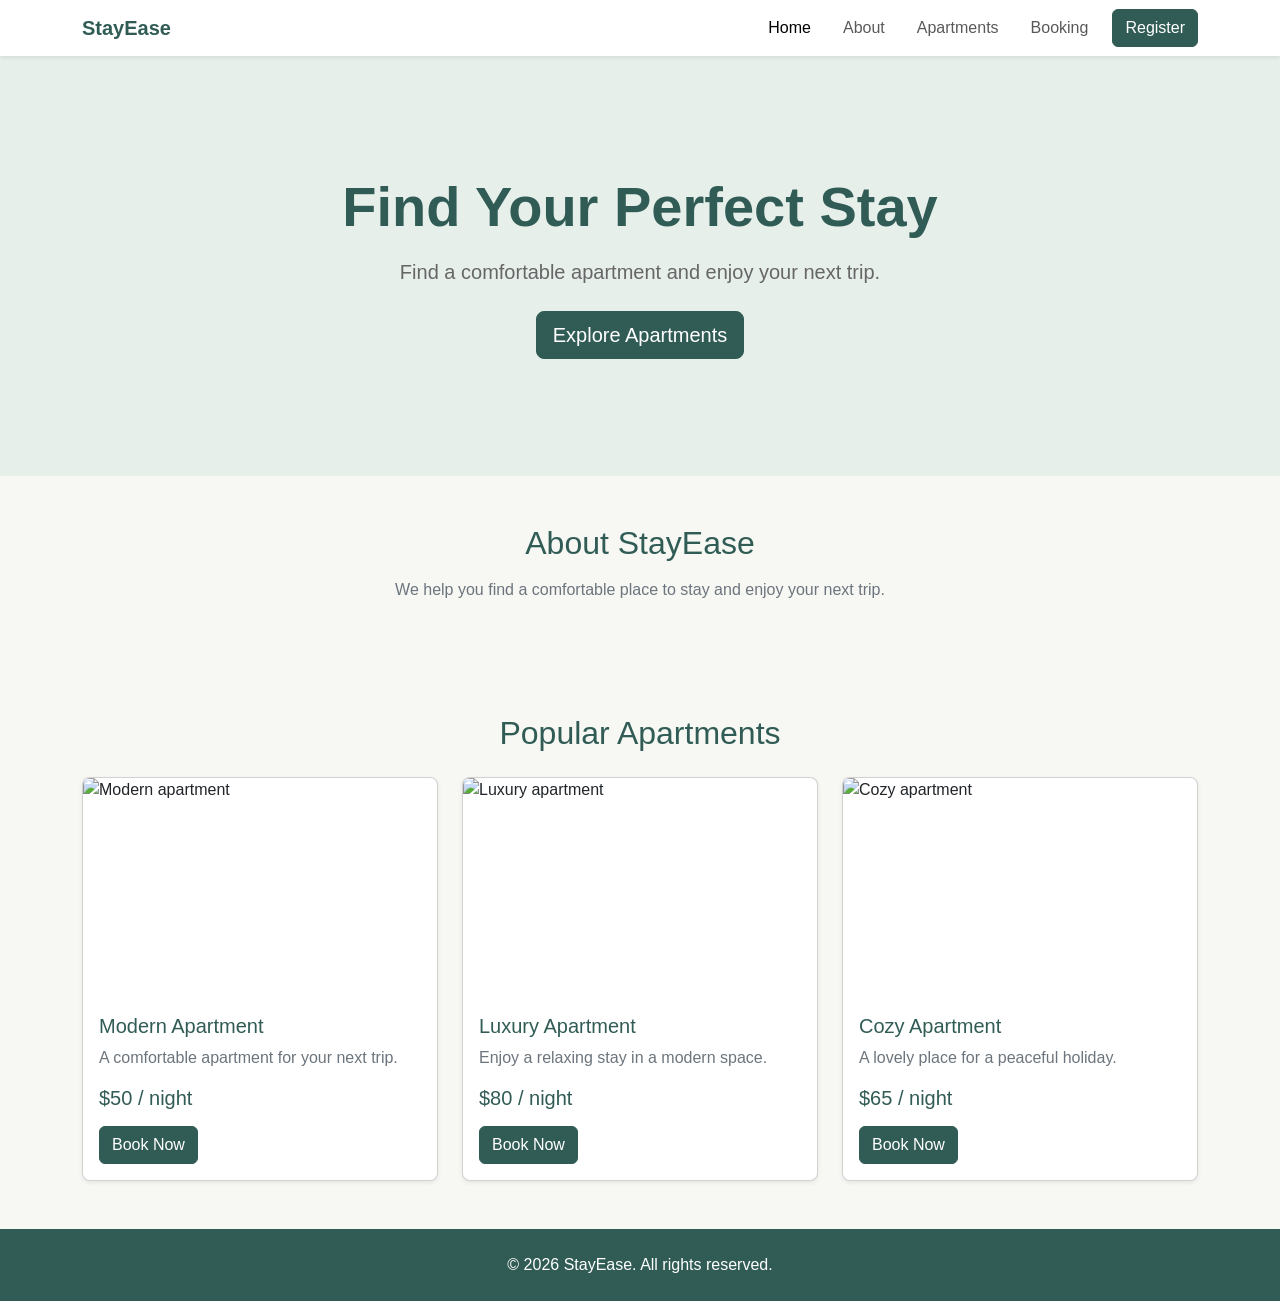
==== stayease/index.html @ f7f748c6 "Register and booking" ====
<!DOCTYPE html>
<html lang="en">

<head>
    <meta charset="UTF-8">
    <meta name="viewport" content="width=device-width, initial-scale=1.0">

    <title>StayEase - Home</title>

    <!-- Bootstrap -->
    <link href="https://cdn.jsdelivr.net/npm/bootstrap@5.3.8/dist/css/bootstrap.min.css" rel="stylesheet">

    <!-- My CSS -->
    <link rel="stylesheet" href="./style.css">
</head>

<body>

    <!-- Navbar -->
    <nav class="navbar navbar-expand-lg bg-white shadow-sm">
        <div class="container">

            <a class="navbar-brand fw-bold brand-color" href="index.html">
                StayEase
            </a>

            <button class="navbar-toggler" type="button"
                    data-bs-toggle="collapse"
                    data-bs-target="#navbarMenu"
                    aria-controls="navbarMenu"
                    aria-expanded="false"
                    aria-label="Toggle navigation">
                <span class="navbar-toggler-icon"></span>
            </button>

            <div class="collapse navbar-collapse" id="navbarMenu">
                <ul class="navbar-nav ms-auto align-items-lg-center gap-lg-3">

                    <li class="nav-item">
                        <a class="nav-link active" href="index.html">Home</a>
                    </li>

                    <li class="nav-item">
                        <a class="nav-link" href="#about">About</a>
                    </li>

                    <li class="nav-item">
                        <a class="nav-link" href="#apartments">Apartments</a>
                    </li>

                    <li class="nav-item">
                        <a class="nav-link" href="booking.html">Booking</a>
                    </li>

                    <li class="nav-item">
                        <a class="btn main-btn" href="register.html">Register</a>
                    </li>

                </ul>
            </div>

        </div>
    </nav>

    <!-- Home -->
    <section class="home text-center d-flex align-items-center">
        <div class="container">

            <h1 class="display-4 fw-bold mb-3">
                Find Your Perfect Stay
            </h1>

            <p class="lead mb-4">
                Find a comfortable apartment and enjoy your next trip.
            </p>

            <a href="#apartments" class="btn main-btn btn-lg">
                Explore Apartments
            </a>

        </div>
    </section>

    <!-- About -->
    <section class="py-5 text-center" id="about">
        <div class="container">

            <h2 class="section-title mb-3">About StayEase</h2>

            <p class="text-secondary">
                We help you find a comfortable place to stay
                and enjoy your next trip.
            </p>

        </div>
    </section>

    <!-- Apartments -->
    <section class="py-5 apartments-section" id="apartments">
        <div class="container">

            <h2 class="section-title text-center mb-4">
                Popular Apartments
            </h2>

            <div class="row g-4">

                <div class="col-12 col-md-6 col-lg-4">
                    <div class="card h-100 shadow-sm">

                        <img src="https://images.unsplash.com/photo-1522708323590-d24dbb6b0267?auto=format&fit=crop&w=700&q=80"
                             class="card-img-top apartment-img"
                             alt="Modern apartment">

                        <div class="card-body">
                            <h5 class="card-title">Modern Apartment</h5>

                            <p class="card-text text-secondary">
                                A comfortable apartment for your next trip.
                            </p>

                            <h5 class="price mb-3">$50 / night</h5>

                            <a href="booking.html?apartment=modern"
   class="btn main-btn">
    Book Now
</a>
                        </div>

                    </div>
                </div>

                <div class="col-12 col-md-6 col-lg-4">
                    <div class="card h-100 shadow-sm">

                        <img src="https://images.unsplash.com/photo-1600210492486-724fe5c67fb0?auto=format&fit=crop&w=700&q=80"
                             class="card-img-top apartment-img"
                             alt="Luxury apartment">

                        <div class="card-body">
                            <h5 class="card-title">Luxury Apartment</h5>

                            <p class="card-text text-secondary">
                                Enjoy a relaxing stay in a modern space.
                            </p>

                            <h5 class="price mb-3">$80 / night</h5>

                            <a href="booking.html?apartment=luxury"
                               class="btn main-btn">Book Now</a>
                        </div>

                    </div>
                </div>

                <div class="col-12 col-md-6 col-lg-4">
                    <div class="card h-100 shadow-sm">

                        <img src="https://images.unsplash.com/photo-1505693416388-ac5ce068fe85?auto=format&fit=crop&w=700&q=80"
                             class="card-img-top apartment-img"
                             alt="Cozy apartment">

                        <div class="card-body">
                            <h5 class="card-title">Cozy Apartment</h5>

                            <p class="card-text text-secondary">
                                A lovely place for a peaceful holiday.
                            </p>

                            <h5 class="price mb-3">$65 / night</h5>

                            <a href="booking.html?apartment=cozy"
                               class="btn main-btn">Book Now</a>
                        </div>

                    </div>
                </div>

            </div>
        </div>
    </section>

    <!-- Footer -->
    <footer class="text-center py-4">
        <div class="container">
            <p class="mb-0">&copy; 2026 StayEase. All rights reserved.</p>
        </div>
    </footer>

    <!-- Bootstrap JS -->
    <script src="https://cdn.jsdelivr.net/npm/bootstrap@5.3.8/dist/js/bootstrap.bundle.min.js"></script>

</body>
</html>
---- stayease/style.css ----
/* General Styles */
body {
    font-family: Arial, sans-serif;
    background-color: #f7f7f4;
    color: #333;
}

/* Brand */
.brand-color {
    color: #315c55;
}

/* Buttons */
.main-btn {
    background-color: #315c55;
    color: white;
    border: 1px solid #315c55;
}

.main-btn:hover {
    background-color: #427a70;
    color: white;
    border-color: #427a70;
}

/* Home */
.home {
    min-height: 420px;
    background-color: #e7efeb;
    padding: 80px 0;
}

.home h1 {
    color: #315c55;
}

.home p {
    color: #666;
}

/* Section Titles */
.section-title {
    color: #315c55;
}

/* Apartments */
.apartments-section {
    background-color: #f7f7f4;
}

.apartment-img {
    height: 220px;
    object-fit: cover;
}

.card {
    border-radius: 8px;
    overflow: hidden;
}

.card-title,
.price {
    color: #315c55;
}

/* Forms */
.form-section {
    padding: 50px 0;
    min-height: 75vh;
}

.form-section .card {
    border-radius: 10px;
}

.form-control:focus,
.form-select:focus {
    border-color: #315c55;
    box-shadow: 0 0 0 0.2rem rgba(49, 92, 85, 0.15);
}

.back-link {
    color: #315c55;
    text-decoration: none;
}

.back-link:hover {
    text-decoration: underline;
}

/* Footer */
footer {
    background-color: #315c55;
    color: white;
}
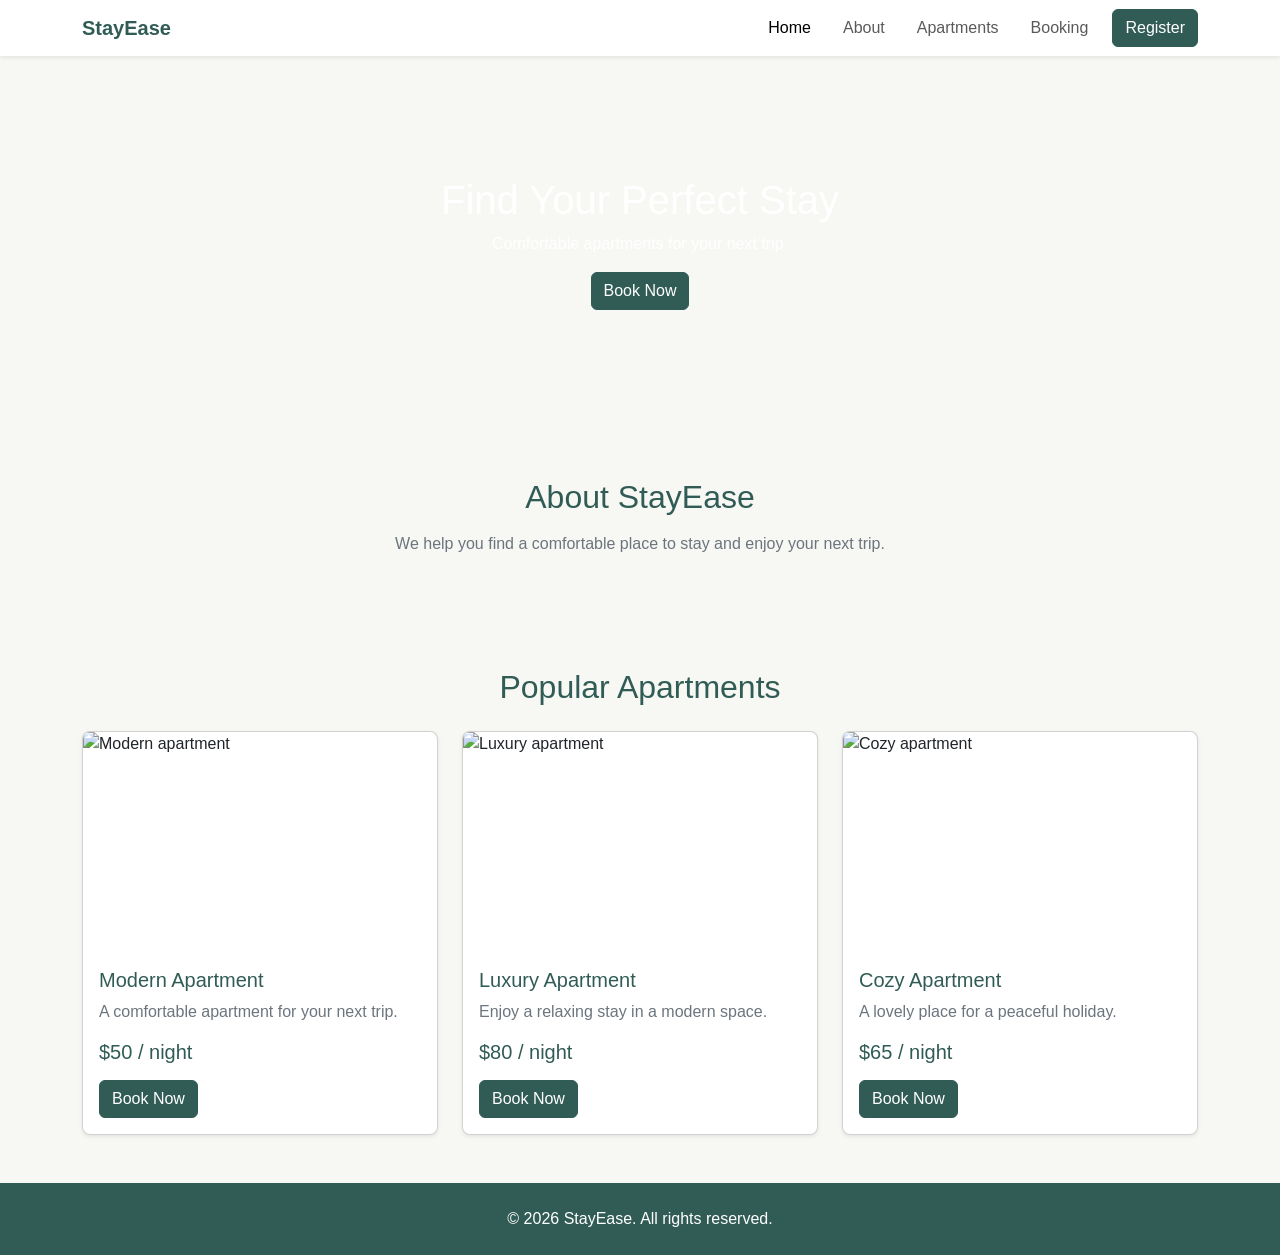
==== commit a8a9e292: "ok" ====
--- a/stayease/index.html
+++ b/stayease/index.html
@@ -64,23 +64,11 @@
     </nav>
 
     <!-- Home -->
-    <section class="home text-center d-flex align-items-center">
-        <div class="container">
-
-            <h1 class="display-4 fw-bold mb-3">
-                Find Your Perfect Stay
-            </h1>
-
-            <p class="lead mb-4">
-                Find a comfortable apartment and enjoy your next trip.
-            </p>
-
-            <a href="#apartments" class="btn main-btn btn-lg">
-                Explore Apartments
-            </a>
-
-        </div>
-    </section>
+    <section class="hero">
+    <h1>Find Your Perfect Stay</h1>
+    <p>Comfortable apartments for your next trip.</p>
+    <a href="booking.html" class="btn main-btn">Book Now</a>
+</section>
 
     <!-- About -->
     <section class="py-5 text-center" id="about">
--- a/stayease/style.css
+++ b/stayease/style.css
@@ -94,3 +94,23 @@
     background-color: #315c55;
     color: white;
 }
+.hero {
+    background-image: url("./background.jpg");
+    background-size: cover;
+    background-position: center;
+    background-repeat: no-repeat;
+    padding: 120px 20px;
+    color: white;
+    text-align: center;
+}
+/* Navbar hover effect */
+.navbar .nav-link {
+    transition: 0.3s;
+    border-radius: 5px;
+}
+/* ايفيكت في الnavbar */
+.navbar .nav-link:hover {
+    color: #315c55;
+    background-color: #e7efeb;
+    transform: translateY(-3px);
+}
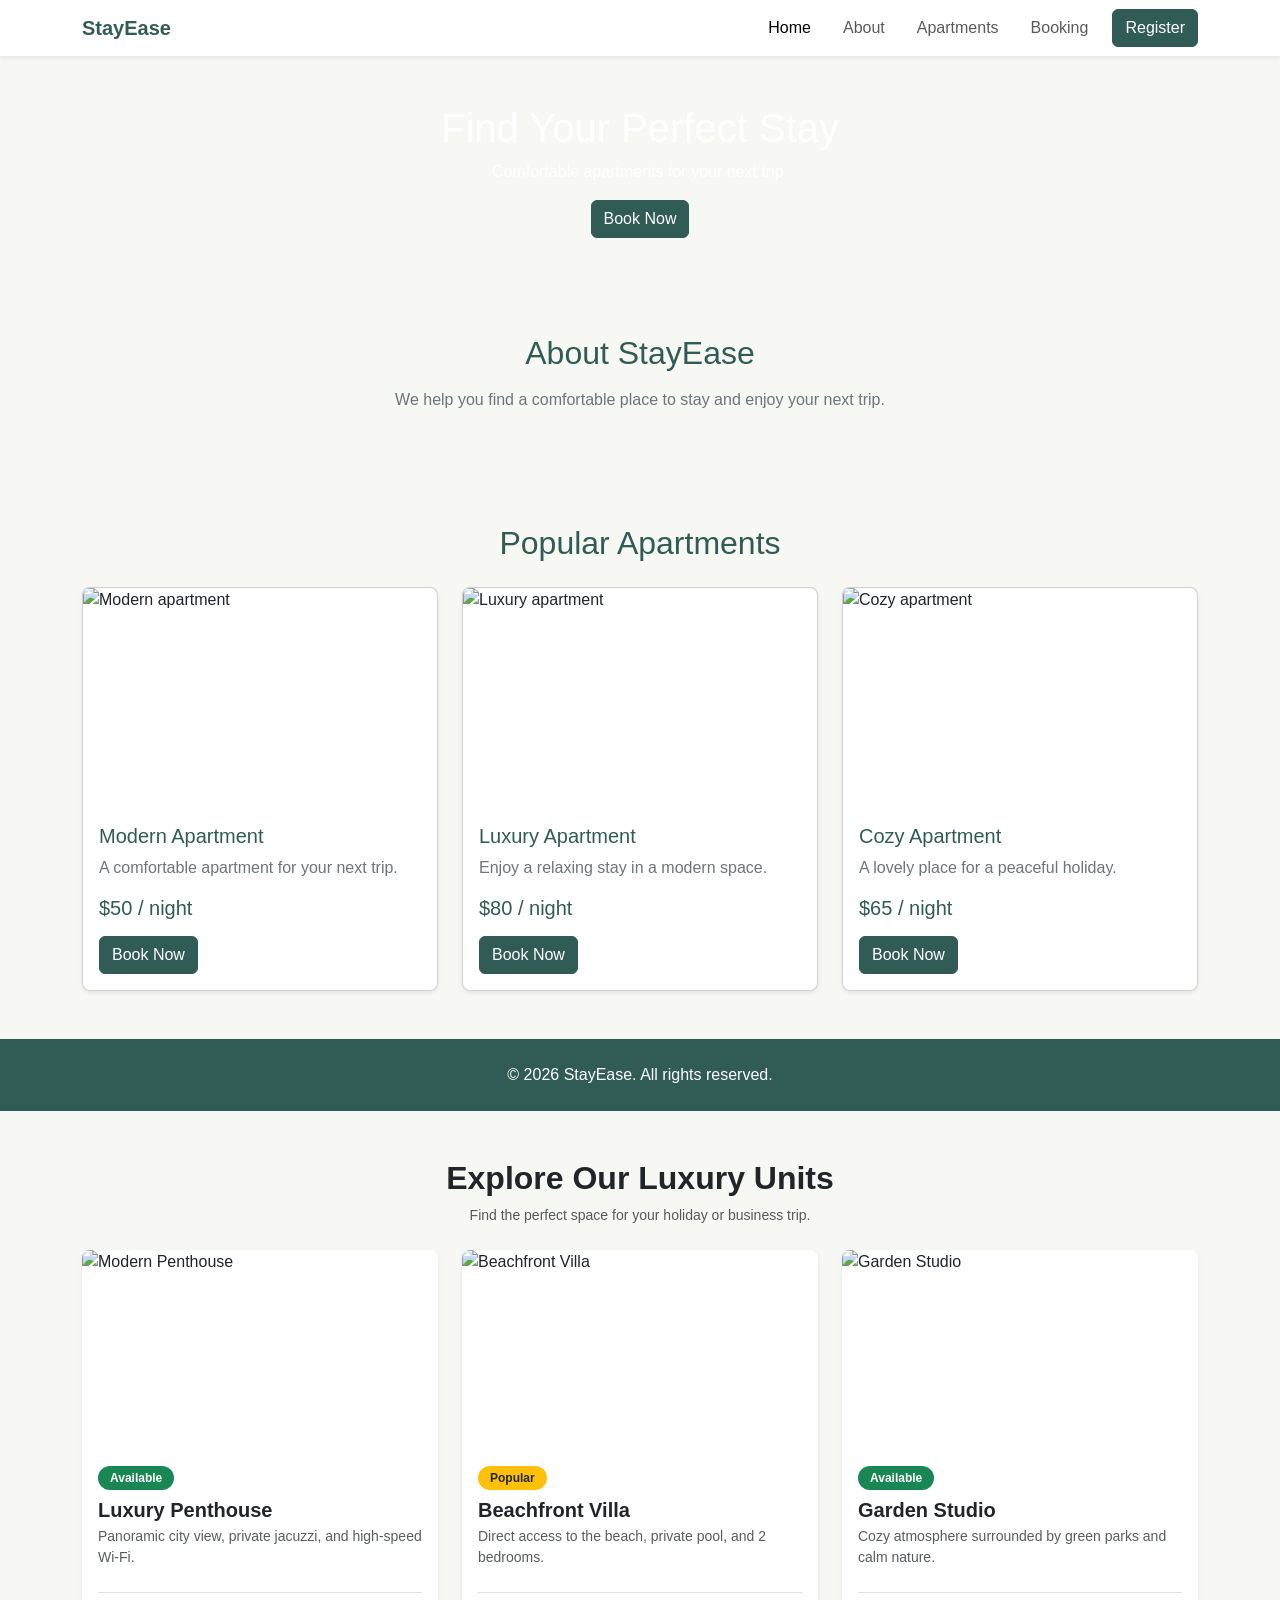
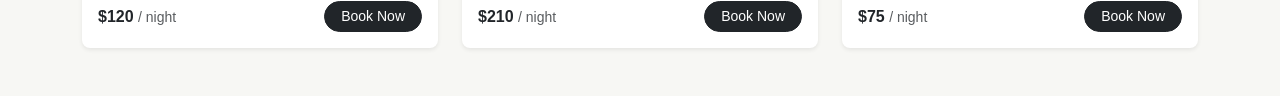
==== commit 6e707600: "finsh edit" ====
--- a/stayease/index.html
+++ b/stayease/index.html
@@ -1,170 +1,85 @@
 
 <!DOCTYPE html>
 <html lang="en">
-
 <head>
     <meta charset="UTF-8">
     <meta name="viewport" content="width=device-width, initial-scale=1.0">
-
     <title>StayEase - Home</title>
-
-    <!-- Bootstrap -->
     <link href="https://cdn.jsdelivr.net/npm/bootstrap@5.3.8/dist/css/bootstrap.min.css" rel="stylesheet">
-
-    <!-- My CSS -->
     <link rel="stylesheet" href="./style.css">
 </head>
-
 <body>
 
     <!-- Navbar -->
     <nav class="navbar navbar-expand-lg bg-white shadow-sm">
         <div class="container">
-
-            <a class="navbar-brand fw-bold brand-color" href="index.html">
-                StayEase
-            </a>
-
-            <button class="navbar-toggler" type="button"
-                    data-bs-toggle="collapse"
-                    data-bs-target="#navbarMenu"
-                    aria-controls="navbarMenu"
-                    aria-expanded="false"
-                    aria-label="Toggle navigation">
-                <span class="navbar-toggler-icon"></span>
-            </button>
-
+            <a class="navbar-brand fw-bold brand-color" href="index.html">StayEase</a>
+            <button class="navbar-toggler" type="button" data-bs-toggle="collapse" data-bs-target="#navbarMenu"><span class="navbar-toggler-icon"></span></button>
             <div class="collapse navbar-collapse" id="navbarMenu">
                 <ul class="navbar-nav ms-auto align-items-lg-center gap-lg-3">
-
-                    <li class="nav-item">
-                        <a class="nav-link active" href="index.html">Home</a>
-                    </li>
-
-                    <li class="nav-item">
-                        <a class="nav-link" href="#about">About</a>
-                    </li>
-
-                    <li class="nav-item">
-                        <a class="nav-link" href="#apartments">Apartments</a>
-                    </li>
-
-                    <li class="nav-item">
-                        <a class="nav-link" href="booking.html">Booking</a>
-                    </li>
-
-                    <li class="nav-item">
-                        <a class="btn main-btn" href="register.html">Register</a>
-                    </li>
-
+                    <li class="nav-item"><a class="nav-link active" href="index.html">Home</a></li>
+                    <li class="nav-item"><a class="nav-link" href="#about">About</a></li>
+                    <li class="nav-item"><a class="nav-link" href="#apartments">Apartments</a></li>
+                    <li class="nav-item"><a class="nav-link" href="booking.html">Booking</a></li>
+                    <li class="nav-item"><a class="btn main-btn" href="register.html">Register</a></li>
                 </ul>
             </div>
-
         </div>
     </nav>
 
-    <!-- Home -->
-    <section class="hero">
-    <h1>Find Your Perfect Stay</h1>
-    <p>Comfortable apartments for your next trip.</p>
-    <a href="booking.html" class="btn main-btn">Book Now</a>
-</section>
+    <!-- Hero Section -->
+    <section class="hero text-center text-white py-5">
+        <h1>Find Your Perfect Stay</h1>
+        <p>Comfortable apartments for your next trip.</p>
+        <a href="booking.html" class="btn main-btn">Book Now</a>
+    </section>
 
-    <!-- About -->
+    <!-- About Section -->
     <section class="py-5 text-center" id="about">
         <div class="container">
-
             <h2 class="section-title mb-3">About StayEase</h2>
-
-            <p class="text-secondary">
-                We help you find a comfortable place to stay
-                and enjoy your next trip.
-            </p>
-
+            <p class="text-secondary">We help you find a comfortable place to stay and enjoy your next trip.</p>
         </div>
     </section>
 
-    <!-- Apartments -->
+    <!-- Apartments Section -->
     <section class="py-5 apartments-section" id="apartments">
         <div class="container">
-
-            <h2 class="section-title text-center mb-4">
-                Popular Apartments
-            </h2>
-
+            <h2 class="section-title text-center mb-4">Popular Apartments</h2>
             <div class="row g-4">
-
                 <div class="col-12 col-md-6 col-lg-4">
                     <div class="card h-100 shadow-sm">
-
-                        <img src="https://images.unsplash.com/photo-1522708323590-d24dbb6b0267?auto=format&fit=crop&w=700&q=80"
-                             class="card-img-top apartment-img"
-                             alt="Modern apartment">
-
+                        <img src="https://images.unsplash.com/photo-1522708323590-d24dbb6b0267?auto=format&fit=crop&w=700&q=80" class="card-img-top apartment-img" alt="Modern apartment">
                         <div class="card-body">
                             <h5 class="card-title">Modern Apartment</h5>
-
-                            <p class="card-text text-secondary">
-                                A comfortable apartment for your next trip.
-                            </p>
-
+                            <p class="card-text text-secondary">A comfortable apartment for your next trip.</p>
                             <h5 class="price mb-3">$50 / night</h5>
-
-                            <a href="booking.html?apartment=modern"
-   class="btn main-btn">
-    Book Now
-</a>
+                            <a href="booking.html?apartment=modern" class="btn main-btn">Book Now</a>
                         </div>
-
                     </div>
                 </div>
-
                 <div class="col-12 col-md-6 col-lg-4">
                     <div class="card h-100 shadow-sm">
-
-                        <img src="https://images.unsplash.com/photo-1600210492486-724fe5c67fb0?auto=format&fit=crop&w=700&q=80"
-                             class="card-img-top apartment-img"
-                             alt="Luxury apartment">
-
+                        <img src="https://images.unsplash.com/photo-1600210492486-724fe5c67fb0?auto=format&fit=crop&w=700&q=80" class="card-img-top apartment-img" alt="Luxury apartment">
                         <div class="card-body">
                             <h5 class="card-title">Luxury Apartment</h5>
-
-                            <p class="card-text text-secondary">
-                                Enjoy a relaxing stay in a modern space.
-                            </p>
-
+                            <p class="card-text text-secondary">Enjoy a relaxing stay in a modern space.</p>
                             <h5 class="price mb-3">$80 / night</h5>
-
-                            <a href="booking.html?apartment=luxury"
-                               class="btn main-btn">Book Now</a>
+                            <a href="booking.html?apartment=luxury" class="btn main-btn">Book Now</a>
                         </div>
-
                     </div>
                 </div>
-
                 <div class="col-12 col-md-6 col-lg-4">
                     <div class="card h-100 shadow-sm">
-
-                        <img src="https://images.unsplash.com/photo-1505693416388-ac5ce068fe85?auto=format&fit=crop&w=700&q=80"
-                             class="card-img-top apartment-img"
-                             alt="Cozy apartment">
-
+                        <img src="https://images.unsplash.com/photo-1505693416388-ac5ce068fe85?auto=format&fit=crop&w=700&q=80" class="card-img-top apartment-img" alt="Cozy apartment">
                         <div class="card-body">
                             <h5 class="card-title">Cozy Apartment</h5>
-
-                            <p class="card-text text-secondary">
-                                A lovely place for a peaceful holiday.
-                            </p>
-
+                            <p class="card-text text-secondary">A lovely place for a peaceful holiday.</p>
                             <h5 class="price mb-3">$65 / night</h5>
-
-                            <a href="booking.html?apartment=cozy"
-                               class="btn main-btn">Book Now</a>
+                            <a href="booking.html?apartment=cozy" class="btn main-btn">Book Now</a>
                         </div>
-
                     </div>
                 </div>
-
             </div>
         </div>
     </section>
@@ -176,8 +91,66 @@
         </div>
     </footer>
 
-    <!-- Bootstrap JS -->
     <script src="https://cdn.jsdelivr.net/npm/bootstrap@5.3.8/dist/js/bootstrap.bundle.min.js"></script>
-
 </body>
 </html>
+
+<!--padge2  -->
+<!--mohamed nageh -->
+
+<section id="units" class="container py-5">
+    <div class="text-center mb-4">
+        <h2 class="fw-bold text-dark mb-2">Explore Our Luxury Units</h2>
+        <p class="text-muted small">Find the perfect space for your holiday or business trip.</p>
+    </div>
+
+    <div class="row g-4">
+        <!-- Unit 1 -->
+        <div class="col-12 col-md-4">
+            <div class="card h-100 border-0 shadow-sm unit-card">
+                <img src="https://images.unsplash.com/photo-1502672260266-1c1ef2d93688?w=500&auto=format&fit=crop" class="card-img-top unit-img" alt="Modern Penthouse">
+                <div class="card-body p-3 d-flex flex-column">
+                    <span class="badge bg-success align-self-start mb-2">Available</span>
+                    <h5 class="fw-bold mb-1">Luxury Penthouse</h5>
+                    <p class="text-muted small flex-grow-1">Panoramic city view, private jacuzzi, and high-speed Wi-Fi.</p>
+                    <div class="d-flex justify-content-between align-items-center pt-2 border-top mt-2">
+                        <span class="fw-bold text-dark fs-6">$120 <small class="text-muted fw-normal">/ night</small></span>
+                        <a href="booking.html" class="btn btn-dark btn-sm px-3 rounded-pill">Book Now</a>
+                    </div>
+                </div>
+            </div>
+        </div>
+
+        <!-- Unit 2 -->
+        <div class="col-12 col-md-4">
+            <div class="card h-100 border-0 shadow-sm unit-card">
+                <img src="https://images.unsplash.com/photo-1560448204-e02f11c3d0e2?w=500&auto=format&fit=crop" class="card-img-top unit-img" alt="Beachfront Villa">
+                <div class="card-body p-3 d-flex flex-column">
+                    <span class="badge bg-warning text-dark align-self-start mb-2">Popular</span>
+                    <h5 class="fw-bold mb-1">Beachfront Villa</h5>
+                    <p class="text-muted small flex-grow-1">Direct access to the beach, private pool, and 2 bedrooms.</p>
+                    <div class="d-flex justify-content-between align-items-center pt-2 border-top mt-2">
+                        <span class="fw-bold text-dark fs-6">$210 <small class="text-muted fw-normal">/ night</small></span>
+                        <a href="booking.html" class="btn btn-dark btn-sm px-3 rounded-pill">Book Now</a>
+                    </div>
+                </div>
+            </div>
+        </div>
+
+        <!-- Unit 3 -->
+        <div class="col-12 col-md-4">
+            <div class="card h-100 border-0 shadow-sm unit-card">
+                <img src="https://images.unsplash.com/photo-1512917774080-9991f1c4c750?w=500&auto=format&fit=crop" class="card-img-top unit-img" alt="Garden Studio">
+                <div class="card-body p-3 d-flex flex-column">
+                    <span class="badge bg-success align-self-start mb-2">Available</span>
+                    <h5 class="fw-bold mb-1">Garden Studio</h5>
+                    <p class="text-muted small flex-grow-1">Cozy atmosphere surrounded by green parks and calm nature.</p>
+                    <div class="d-flex justify-content-between align-items-center pt-2 border-top mt-2">
+                        <span class="fw-bold text-dark fs-6">$75 <small class="text-muted fw-normal">/ night</small></span>
+                        <a href="booking.html" class="btn btn-dark btn-sm px-3 rounded-pill">Book Now</a>
+                    </div>
+                </div>
+            </div>
+        </div>
+    </div>
+</section>
--- a/stayease/style.css
+++ b/stayease/style.css
@@ -1,116 +1,52 @@
 
-/* General Styles */
-body {
-    font-family: Arial, sans-serif;
-    background-color: #f7f7f4;
-    color: #333;
+/* Base & Colors */
+body { font-family: Arial, sans-serif; background-color: #f7f7f4; color: #333; }
+.brand-color, .section-title, .card-title, .price, .back-link, .home h1 { color: #315c55; }
+
+/* Buttons */
+.main-btn { background-color: #315c55; color: #fff; border: 1px solid #315c55; }
+.main-btn:hover { background-color: #427a70; color: #fff; border-color: #427a70; }
+
+/* Sections & Hero */
+.home { min-height: 420px; background-color: #e7efeb; padding: 80px 0; }
+.home p { color: #666; }
+.hero { background: url("./background.jpg") center/cover no-repeat; padding: 120px 20px; color: #fff; text-align: center; }
+.apartments-section { background-color: #f7f7f4; }
+
+/* Cards & Forms */
+.card { border-radius: 8px; overflow: hidden; }
+.apartment-img { height: 220px; object-fit: cover; }
+.form-section { padding: 50px 0; min-height: 75vh; }
+.form-section .card { border-radius: 10px; }
+.form-control:focus, .form-select:focus { border-color: #315c55; box-shadow: 0 0 0 0.2rem rgba(49, 92, 85, 0.15); }
+.back-link:hover { text-decoration: underline; }
+
+/* Navbar Effects & Footer */
+.navbar .nav-link { transition: 0.3s; border-radius: 5px; }
+.navbar .nav-link:hover { color: #315c55; background-color: #e7efeb; transform: translateY(-3px); }
+footer { background-color: #315c55; color: #fff; }
+
+<!--padge2 -->
+<!--mohamed nageh -->
+
+unit-card {
+    transition: transform 0.3s ease, box-shadow 0.3s ease;
+    border-radius: 12px;
+    overflow: hidden;
 }
 
-/* Brand */
-.brand-color {
-    color: #315c55;
+.unit-card:hover {
+    transform: translateY(-6px);
+    box-shadow: 0 12px 24px rgba(0, 0, 0, 0.12) !important;
 }
 
-/* Buttons */
-.main-btn {
-    background-color: #315c55;
-    color: white;
-    border: 1px solid #315c55;
-}
-
-.main-btn:hover {
-    background-color: #427a70;
-    color: white;
-    border-color: #427a70;
-}
-
-/* Home */
-.home {
-    min-height: 420px;
-    background-color: #e7efeb;
-    padding: 80px 0;
-}
-
-.home h1 {
-    color: #315c55;
-}
-
-.home p {
-    color: #666;
-}
-
-/* Section Titles */
-.section-title {
-    color: #315c55;
-}
-
-/* Apartments */
-.apartments-section {
-    background-color: #f7f7f4;
-}
-
-.apartment-img {
-    height: 220px;
+.unit-img {
+    height: 200px;
     object-fit: cover;
 }
 
-.card {
-    border-radius: 8px;
-    overflow: hidden;
+.badge {
+    font-size: 0.75rem;
+    padding: 6px 12px;
+    border-radius: 20px;
 }
-
-.card-title,
-.price {
-    color: #315c55;
-}
-
-/* Forms */
-.form-section {
-    padding: 50px 0;
-    min-height: 75vh;
-}
-
-.form-section .card {
-    border-radius: 10px;
-}
-
-.form-control:focus,
-.form-select:focus {
-    border-color: #315c55;
-    box-shadow: 0 0 0 0.2rem rgba(49, 92, 85, 0.15);
-}
-
-.back-link {
-    color: #315c55;
-    text-decoration: none;
-}
-
-.back-link:hover {
-    text-decoration: underline;
-}
-
-/* Footer */
-footer {
-    background-color: #315c55;
-    color: white;
-}
-.hero {
-    background-image: url("./background.jpg");
-    background-size: cover;
-    background-position: center;
-    background-repeat: no-repeat;
-    padding: 120px 20px;
-    color: white;
-    text-align: center;
-}
-/* Navbar hover effect */
-.navbar .nav-link {
-    transition: 0.3s;
-    border-radius: 5px;
-}
-/* ايفيكت في الnavbar */
-.navbar .nav-link:hover {
-    color: #315c55;
-    background-color: #e7efeb;
-    transform: translateY(-3px);
-}
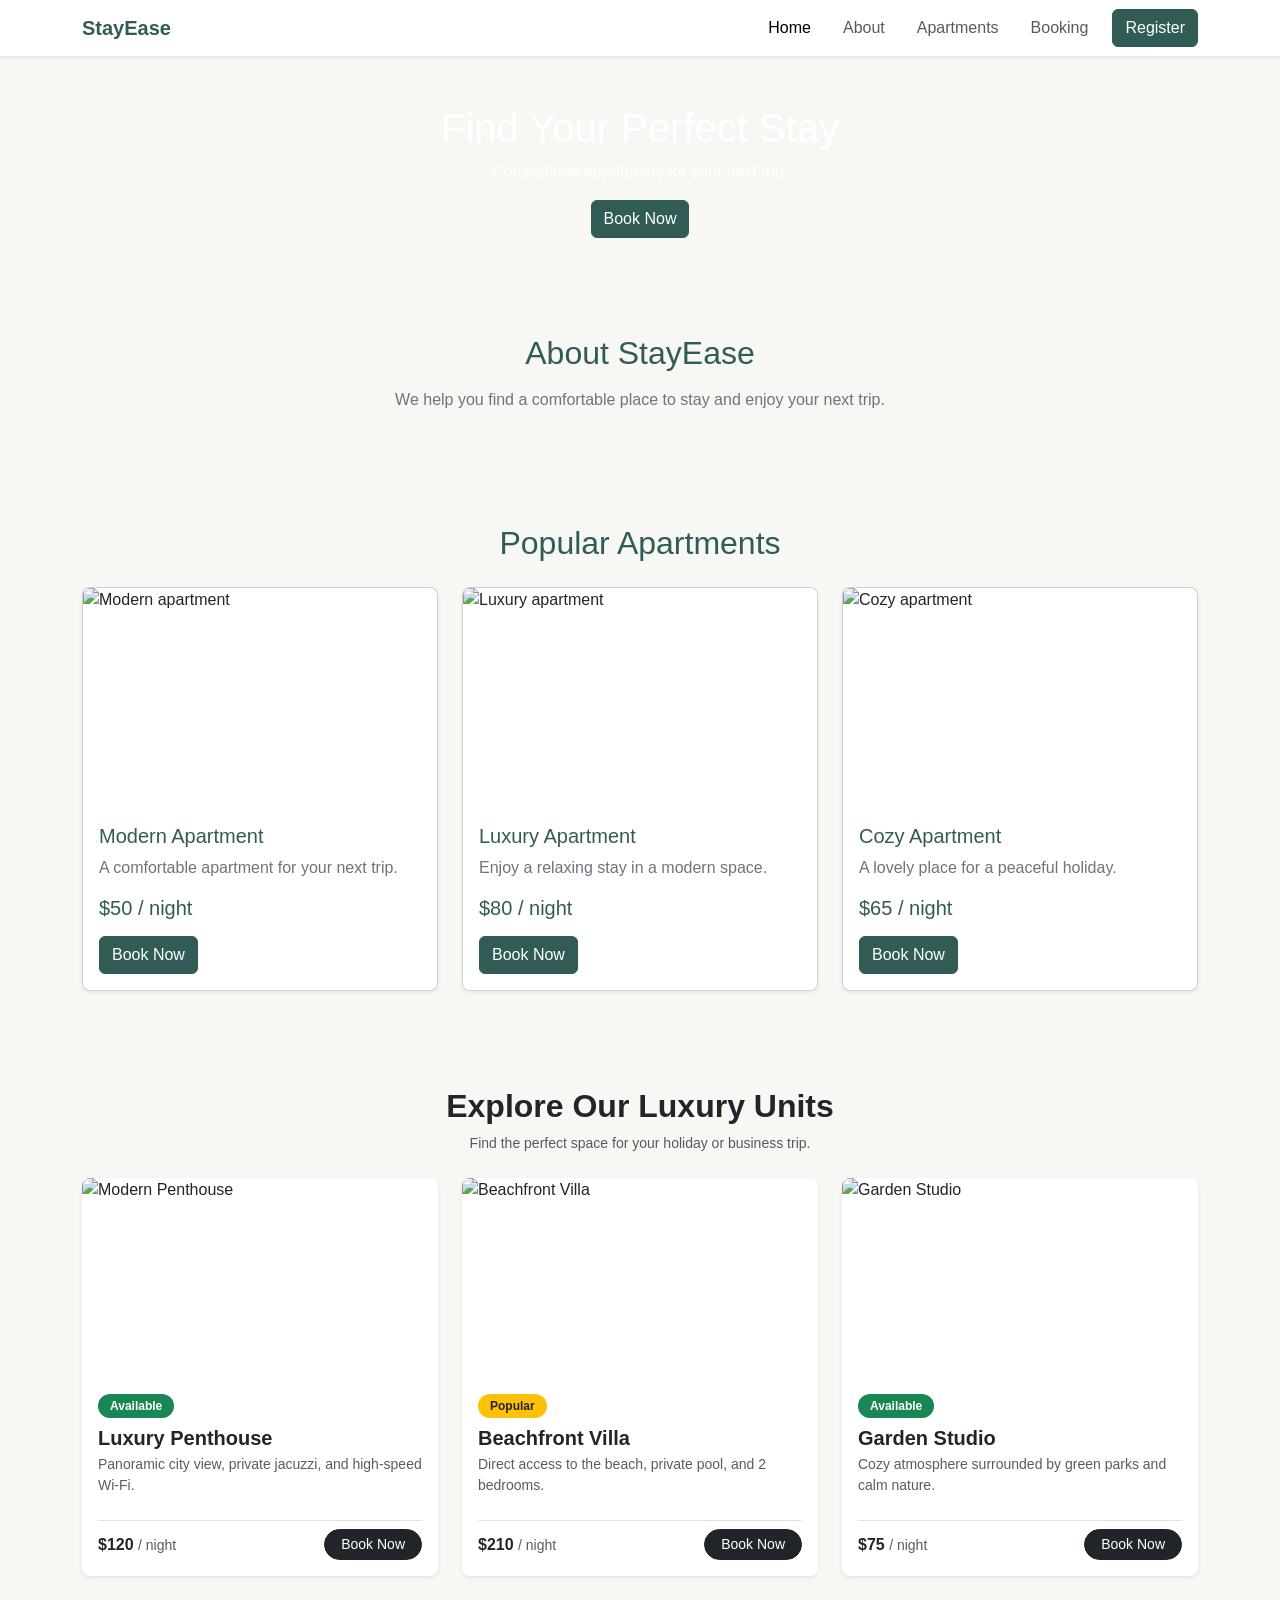
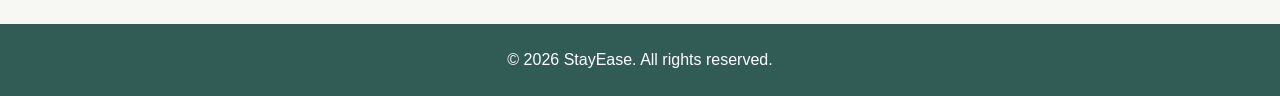
==== commit 07efbde0: "Update index.html" ====
--- a/stayease/index.html
+++ b/stayease/index.html
@@ -84,16 +84,7 @@
         </div>
     </section>
 
-    <!-- Footer -->
-    <footer class="text-center py-4">
-        <div class="container">
-            <p class="mb-0">&copy; 2026 StayEase. All rights reserved.</p>
-        </div>
-    </footer>
-
-    <script src="https://cdn.jsdelivr.net/npm/bootstrap@5.3.8/dist/js/bootstrap.bundle.min.js"></script>
-</body>
-</html>
+   
 
 <!--padge2  -->
 <!--mohamed nageh -->
@@ -154,3 +145,13 @@
         </div>
     </div>
 </section>
+ <!-- Footer -->
+    <footer class="text-center py-4">
+        <div class="container">
+            <p class="mb-0">&copy; 2026 StayEase. All rights reserved.</p>
+        </div>
+    </footer>
+
+    <script src="https://cdn.jsdelivr.net/npm/bootstrap@5.3.8/dist/js/bootstrap.bundle.min.js"></script>
+</body>
+</html>
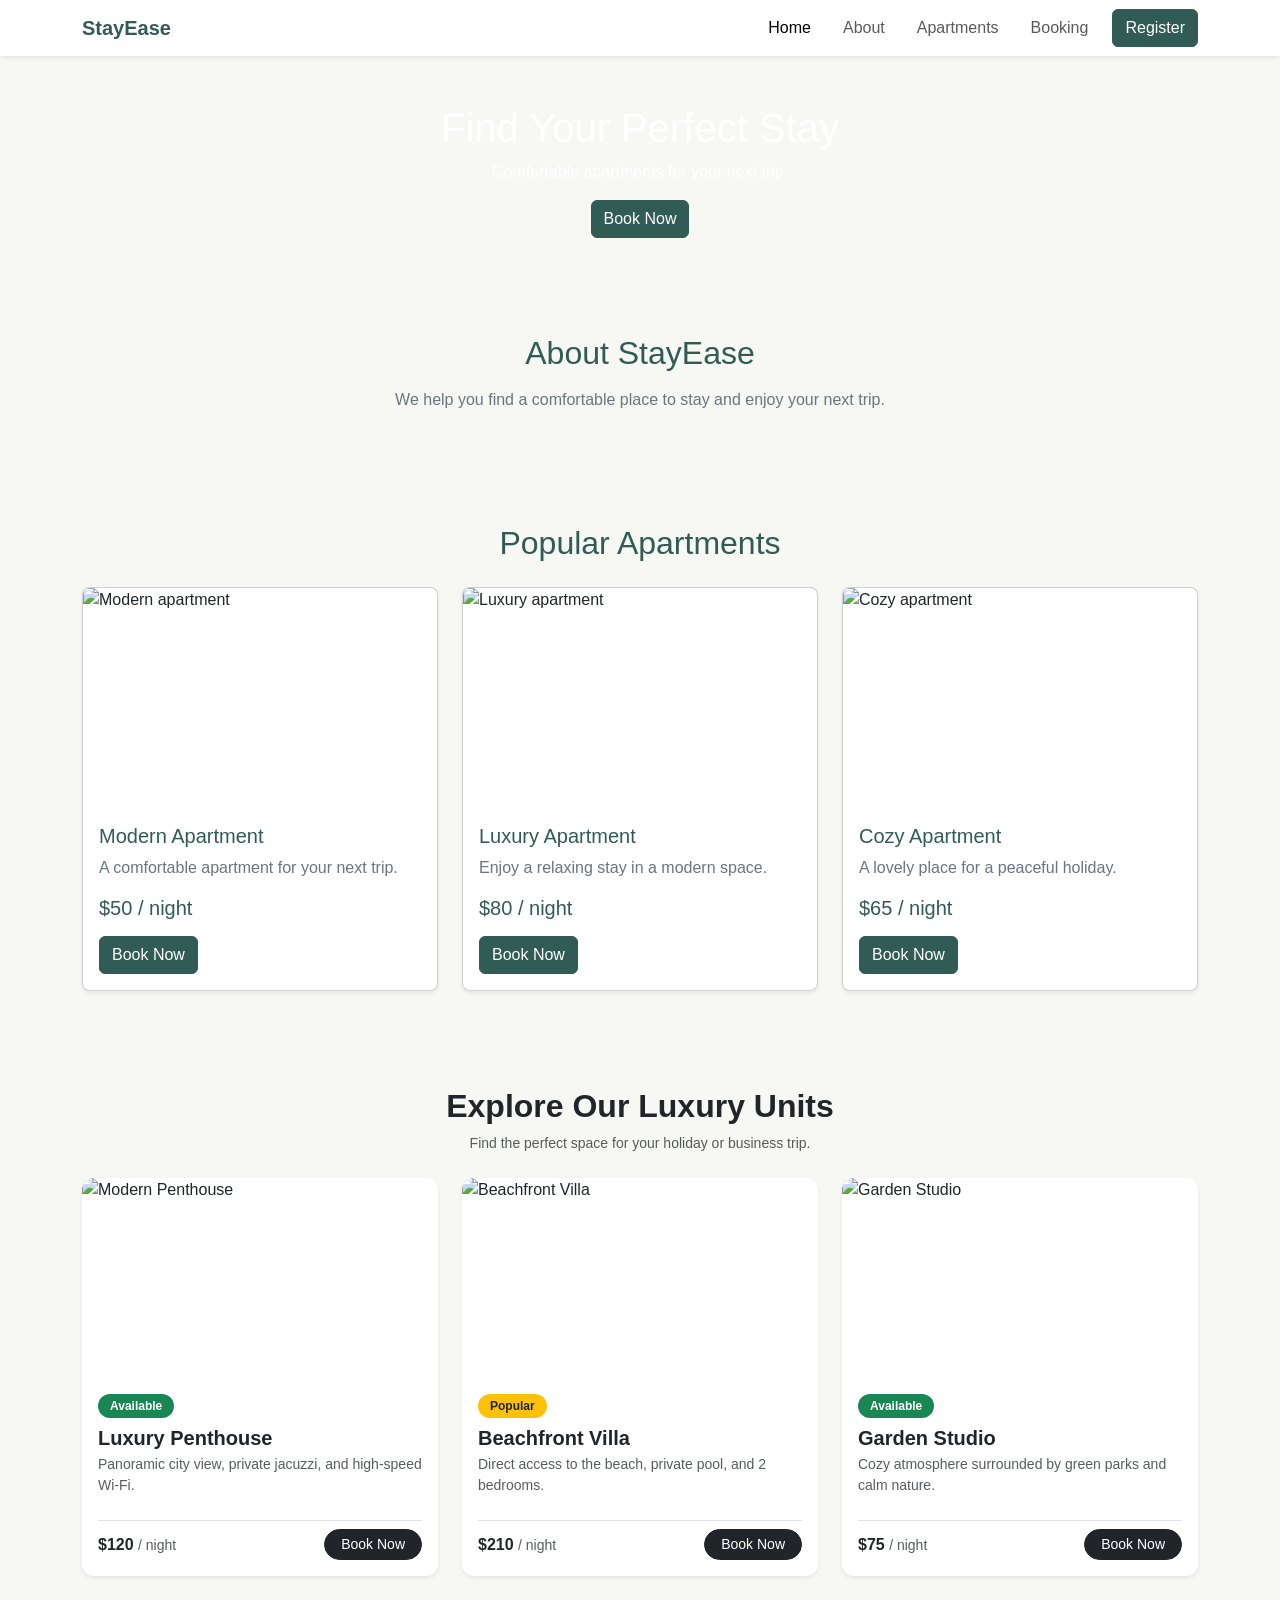
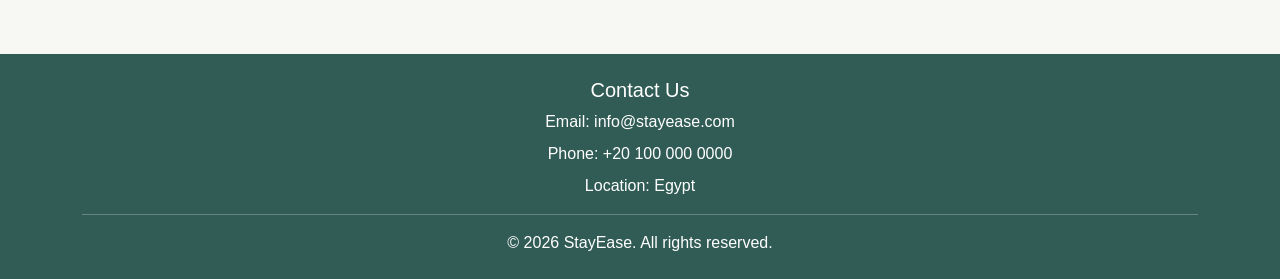
==== commit a0c55aa3: "footer" ====
--- a/stayease/index.html
+++ b/stayease/index.html
@@ -5,6 +5,7 @@
     <meta charset="UTF-8">
     <meta name="viewport" content="width=device-width, initial-scale=1.0">
     <title>StayEase - Home</title>
+
     <link href="https://cdn.jsdelivr.net/npm/bootstrap@5.3.8/dist/css/bootstrap.min.css" rel="stylesheet">
     <link rel="stylesheet" href="./style.css">
 </head>
@@ -14,7 +15,11 @@
     <nav class="navbar navbar-expand-lg bg-white shadow-sm">
         <div class="container">
             <a class="navbar-brand fw-bold brand-color" href="index.html">StayEase</a>
-            <button class="navbar-toggler" type="button" data-bs-toggle="collapse" data-bs-target="#navbarMenu"><span class="navbar-toggler-icon"></span></button>
+
+            <button class="navbar-toggler" type="button" data-bs-toggle="collapse" data-bs-target="#navbarMenu">
+                <span class="navbar-toggler-icon"></span>
+            </button>
+
             <div class="collapse navbar-collapse" id="navbarMenu">
                 <ul class="navbar-nav ms-auto align-items-lg-center gap-lg-3">
                     <li class="nav-item"><a class="nav-link active" href="index.html">Home</a></li>
@@ -38,7 +43,9 @@
     <section class="py-5 text-center" id="about">
         <div class="container">
             <h2 class="section-title mb-3">About StayEase</h2>
-            <p class="text-secondary">We help you find a comfortable place to stay and enjoy your next trip.</p>
+            <p class="text-secondary">
+                We help you find a comfortable place to stay and enjoy your next trip.
+            </p>
         </div>
     </section>
 
@@ -46,10 +53,15 @@
     <section class="py-5 apartments-section" id="apartments">
         <div class="container">
             <h2 class="section-title text-center mb-4">Popular Apartments</h2>
+
             <div class="row g-4">
+
+                <!-- Apartment 1 -->
                 <div class="col-12 col-md-6 col-lg-4">
                     <div class="card h-100 shadow-sm">
-                        <img src="https://images.unsplash.com/photo-1522708323590-d24dbb6b0267?auto=format&fit=crop&w=700&q=80" class="card-img-top apartment-img" alt="Modern apartment">
+                        <img src="https://images.unsplash.com/photo-1522708323590-d24dbb6b0267?auto=format&fit=crop&w=700&q=80"
+                             class="card-img-top apartment-img" alt="Modern apartment">
+
                         <div class="card-body">
                             <h5 class="card-title">Modern Apartment</h5>
                             <p class="card-text text-secondary">A comfortable apartment for your next trip.</p>
@@ -58,9 +70,13 @@
                         </div>
                     </div>
                 </div>
+
+                <!-- Apartment 2 -->
                 <div class="col-12 col-md-6 col-lg-4">
                     <div class="card h-100 shadow-sm">
-                        <img src="https://images.unsplash.com/photo-1600210492486-724fe5c67fb0?auto=format&fit=crop&w=700&q=80" class="card-img-top apartment-img" alt="Luxury apartment">
+                        <img src="https://images.unsplash.com/photo-1600210492486-724fe5c67fb0?auto=format&fit=crop&w=700&q=80"
+                             class="card-img-top apartment-img" alt="Luxury apartment">
+
                         <div class="card-body">
                             <h5 class="card-title">Luxury Apartment</h5>
                             <p class="card-text text-secondary">Enjoy a relaxing stay in a modern space.</p>
@@ -69,9 +85,13 @@
                         </div>
                     </div>
                 </div>
+
+                <!-- Apartment 3 -->
                 <div class="col-12 col-md-6 col-lg-4">
                     <div class="card h-100 shadow-sm">
-                        <img src="https://images.unsplash.com/photo-1505693416388-ac5ce068fe85?auto=format&fit=crop&w=700&q=80" class="card-img-top apartment-img" alt="Cozy apartment">
+                        <img src="https://images.unsplash.com/photo-1505693416388-ac5ce068fe85?auto=format&fit=crop&w=700&q=80"
+                             class="card-img-top apartment-img" alt="Cozy apartment">
+
                         <div class="card-body">
                             <h5 class="card-title">Cozy Apartment</h5>
                             <p class="card-text text-secondary">A lovely place for a peaceful holiday.</p>
@@ -80,78 +100,104 @@
                         </div>
                     </div>
                 </div>
-            </div>
-        </div>
-    </section>
-
-   
-
-<!--padge2  -->
-<!--mohamed nageh -->
-
-<section id="units" class="container py-5">
-    <div class="text-center mb-4">
-        <h2 class="fw-bold text-dark mb-2">Explore Our Luxury Units</h2>
-        <p class="text-muted small">Find the perfect space for your holiday or business trip.</p>
-    </div>
-
-    <div class="row g-4">
-        <!-- Unit 1 -->
-        <div class="col-12 col-md-4">
-            <div class="card h-100 border-0 shadow-sm unit-card">
-                <img src="https://images.unsplash.com/photo-1502672260266-1c1ef2d93688?w=500&auto=format&fit=crop" class="card-img-top unit-img" alt="Modern Penthouse">
-                <div class="card-body p-3 d-flex flex-column">
-                    <span class="badge bg-success align-self-start mb-2">Available</span>
-                    <h5 class="fw-bold mb-1">Luxury Penthouse</h5>
-                    <p class="text-muted small flex-grow-1">Panoramic city view, private jacuzzi, and high-speed Wi-Fi.</p>
-                    <div class="d-flex justify-content-between align-items-center pt-2 border-top mt-2">
-                        <span class="fw-bold text-dark fs-6">$120 <small class="text-muted fw-normal">/ night</small></span>
-                        <a href="booking.html" class="btn btn-dark btn-sm px-3 rounded-pill">Book Now</a>
-                    </div>
-                </div>
-            </div>
-        </div>
-
-        <!-- Unit 2 -->
-        <div class="col-12 col-md-4">
-            <div class="card h-100 border-0 shadow-sm unit-card">
-                <img src="https://images.unsplash.com/photo-1560448204-e02f11c3d0e2?w=500&auto=format&fit=crop" class="card-img-top unit-img" alt="Beachfront Villa">
-                <div class="card-body p-3 d-flex flex-column">
-                    <span class="badge bg-warning text-dark align-self-start mb-2">Popular</span>
-                    <h5 class="fw-bold mb-1">Beachfront Villa</h5>
-                    <p class="text-muted small flex-grow-1">Direct access to the beach, private pool, and 2 bedrooms.</p>
-                    <div class="d-flex justify-content-between align-items-center pt-2 border-top mt-2">
-                        <span class="fw-bold text-dark fs-6">$210 <small class="text-muted fw-normal">/ night</small></span>
-                        <a href="booking.html" class="btn btn-dark btn-sm px-3 rounded-pill">Book Now</a>
-                    </div>
-                </div>
-            </div>
-        </div>
-
-        <!-- Unit 3 -->
-        <div class="col-12 col-md-4">
-            <div class="card h-100 border-0 shadow-sm unit-card">
-                <img src="https://images.unsplash.com/photo-1512917774080-9991f1c4c750?w=500&auto=format&fit=crop" class="card-img-top unit-img" alt="Garden Studio">
-                <div class="card-body p-3 d-flex flex-column">
-                    <span class="badge bg-success align-self-start mb-2">Available</span>
-                    <h5 class="fw-bold mb-1">Garden Studio</h5>
-                    <p class="text-muted small flex-grow-1">Cozy atmosphere surrounded by green parks and calm nature.</p>
-                    <div class="d-flex justify-content-between align-items-center pt-2 border-top mt-2">
-                        <span class="fw-bold text-dark fs-6">$75 <small class="text-muted fw-normal">/ night</small></span>
-                        <a href="booking.html" class="btn btn-dark btn-sm px-3 rounded-pill">Book Now</a>
-                    </div>
-                </div>
-            </div>
-        </div>
-    </div>
-</section>
- <!-- Footer -->
+
+            </div>
+        </div>
+    </section>
+
+    <!-- Explore Our Luxury Units -->
+    <section id="units" class="container py-5">
+        <div class="text-center mb-4">
+            <h2 class="fw-bold text-dark mb-2">Explore Our Luxury Units</h2>
+            <p class="text-muted small">Find the perfect space for your holiday or business trip.</p>
+        </div>
+
+        <div class="row g-4">
+
+            <!-- Unit 1 -->
+            <div class="col-12 col-md-6 col-lg-4">
+                <div class="card h-100 border-0 shadow-sm unit-card">
+                    <img src="https://images.unsplash.com/photo-1502672260266-1c1ef2d93688?w=500&auto=format&fit=crop"
+                         class="card-img-top unit-img" alt="Modern Penthouse">
+
+                    <div class="card-body p-3 d-flex flex-column">
+                        <span class="badge bg-success align-self-start mb-2">Available</span>
+                        <h5 class="fw-bold mb-1">Luxury Penthouse</h5>
+                        <p class="text-muted small flex-grow-1">Panoramic city view, private jacuzzi, and high-speed Wi-Fi.</p>
+
+                        <div class="d-flex justify-content-between align-items-center pt-2 border-top mt-2">
+                            <span class="fw-bold text-dark fs-6">$120 <small class="text-muted fw-normal">/ night</small></span>
+                            <a href="booking.html" class="btn btn-dark btn-sm px-3 rounded-pill">Book Now</a>
+                        </div>
+                    </div>
+                </div>
+            </div>
+
+            <!-- Unit 2 -->
+            <div class="col-12 col-md-6 col-lg-4">
+                <div class="card h-100 border-0 shadow-sm unit-card">
+                    <img src="https://images.unsplash.com/photo-1560448204-e02f11c3d0e2?w=500&auto=format&fit=crop"
+                         class="card-img-top unit-img" alt="Beachfront Villa">
+
+                    <div class="card-body p-3 d-flex flex-column">
+                        <span class="badge bg-warning text-dark align-self-start mb-2">Popular</span>
+                        <h5 class="fw-bold mb-1">Beachfront Villa</h5>
+                        <p class="text-muted small flex-grow-1">Direct access to the beach, private pool, and 2 bedrooms.</p>
+
+                        <div class="d-flex justify-content-between align-items-center pt-2 border-top mt-2">
+                            <span class="fw-bold text-dark fs-6">$210 <small class="text-muted fw-normal">/ night</small></span>
+                            <a href="booking.html" class="btn btn-dark btn-sm px-3 rounded-pill">Book Now</a>
+                        </div>
+                    </div>
+                </div>
+            </div>
+
+            <!-- Unit 3 -->
+            <div class="col-12 col-md-6 col-lg-4">
+                <div class="card h-100 border-0 shadow-sm unit-card">
+                    <img src="https://images.unsplash.com/photo-1512917774080-9991f1c4c750?w=500&auto=format&fit=crop"
+                         class="card-img-top unit-img" alt="Garden Studio">
+
+                    <div class="card-body p-3 d-flex flex-column">
+                        <span class="badge bg-success align-self-start mb-2">Available</span>
+                        <h5 class="fw-bold mb-1">Garden Studio</h5>
+                        <p class="text-muted small flex-grow-1">Cozy atmosphere surrounded by green parks and calm nature.</p>
+
+                        <div class="d-flex justify-content-between align-items-center pt-2 border-top mt-2">
+                            <span class="fw-bold text-dark fs-6">$75 <small class="text-muted fw-normal">/ night</small></span>
+                            <a href="booking.html" class="btn btn-dark btn-sm px-3 rounded-pill">Book Now</a>
+                        </div>
+                    </div>
+                </div>
+            </div>
+
+        </div>
+    </section>
+
+    <!-- Footer_mohamed nageh -->
     <footer class="text-center py-4">
         <div class="container">
+            <h5>Contact Us</h5>
+
+            <p class="mb-2">
+                Email:
+                <a href="mailto:info@stayease.com">info@stayease.com</a>
+            </p>
+
+            <p class="mb-2">
+                Phone:
+                <a href="tel:+201000000000">+20 100 000 0000</a>
+            </p>
+
+            <p class="mb-3">Location: Egypt</p>
+
+            <hr>
+
             <p class="mb-0">&copy; 2026 StayEase. All rights reserved.</p>
         </div>
     </footer>
 
     <script src="https://cdn.jsdelivr.net/npm/bootstrap@5.3.8/dist/js/bootstrap.bundle.min.js"></script>
+
 </body>
-</html>+</html>
--- a/stayease/style.css
+++ b/stayease/style.css
@@ -1,35 +1,99 @@
 
 /* Base & Colors */
-body { font-family: Arial, sans-serif; background-color: #f7f7f4; color: #333; }
-.brand-color, .section-title, .card-title, .price, .back-link, .home h1 { color: #315c55; }
+body {
+    font-family: Arial, sans-serif;
+    background-color: #f7f7f4;
+    color: #333;
+}
+
+.brand-color,
+.section-title,
+.card-title,
+.price,
+.back-link,
+.home h1 {
+    color: #315c55;
+}
 
 /* Buttons */
-.main-btn { background-color: #315c55; color: #fff; border: 1px solid #315c55; }
-.main-btn:hover { background-color: #427a70; color: #fff; border-color: #427a70; }
+.main-btn {
+    background-color: #315c55;
+    color: #fff;
+    border: 1px solid #315c55;
+}
+
+.main-btn:hover {
+    background-color: #427a70;
+    color: #fff;
+    border-color: #427a70;
+}
 
 /* Sections & Hero */
-.home { min-height: 420px; background-color: #e7efeb; padding: 80px 0; }
-.home p { color: #666; }
-.hero { background: url("./background.jpg") center/cover no-repeat; padding: 120px 20px; color: #fff; text-align: center; }
-.apartments-section { background-color: #f7f7f4; }
+.home {
+    min-height: 420px;
+    background-color: #e7efeb;
+    padding: 80px 0;
+}
+
+.home p {
+    color: #666;
+}
+
+.hero {
+    background: url("./background.jpg") center/cover no-repeat;
+    padding: 120px 20px;
+    color: #fff;
+    text-align: center;
+}
+
+.apartments-section {
+    background-color: #f7f7f4;
+}
 
 /* Cards & Forms */
-.card { border-radius: 8px; overflow: hidden; }
-.apartment-img { height: 220px; object-fit: cover; }
-.form-section { padding: 50px 0; min-height: 75vh; }
-.form-section .card { border-radius: 10px; }
-.form-control:focus, .form-select:focus { border-color: #315c55; box-shadow: 0 0 0 0.2rem rgba(49, 92, 85, 0.15); }
-.back-link:hover { text-decoration: underline; }
+.card {
+    border-radius: 8px;
+    overflow: hidden;
+}
 
-/* Navbar Effects & Footer */
-.navbar .nav-link { transition: 0.3s; border-radius: 5px; }
-.navbar .nav-link:hover { color: #315c55; background-color: #e7efeb; transform: translateY(-3px); }
-footer { background-color: #315c55; color: #fff; }
+.apartment-img {
+    height: 220px;
+    object-fit: cover;
+}
 
-<!--padge2 -->
-<!--mohamed nageh -->
+.form-section {
+    padding: 50px 0;
+    min-height: 75vh;
+}
 
-unit-card {
+.form-section .card {
+    border-radius: 10px;
+}
+
+.form-control:focus,
+.form-select:focus {
+    border-color: #315c55;
+    box-shadow: 0 0 0 0.2rem rgba(49, 92, 85, 0.15);
+}
+
+.back-link:hover {
+    text-decoration: underline;
+}
+
+/* Navbar Effects */
+.navbar .nav-link {
+    transition: 0.3s;
+    border-radius: 5px;
+}
+
+.navbar .nav-link:hover {
+    color: #315c55;
+    background-color: #e7efeb;
+    transform: translateY(-3px);
+}
+
+/* Unit Cards */
+.unit-card {
     transition: transform 0.3s ease, box-shadow 0.3s ease;
     border-radius: 12px;
     overflow: hidden;
@@ -50,3 +114,23 @@
     padding: 6px 12px;
     border-radius: 20px;
 }
+
+/* Footer */
+footer {
+    background-color: #315c55;
+    color: white;
+    margin-top: 30px;
+}
+
+footer a {
+    color: white;
+    text-decoration: none;
+}
+
+footer a:hover {
+    text-decoration: underline;
+}
+
+footer hr {
+    border-color: white;
+}
